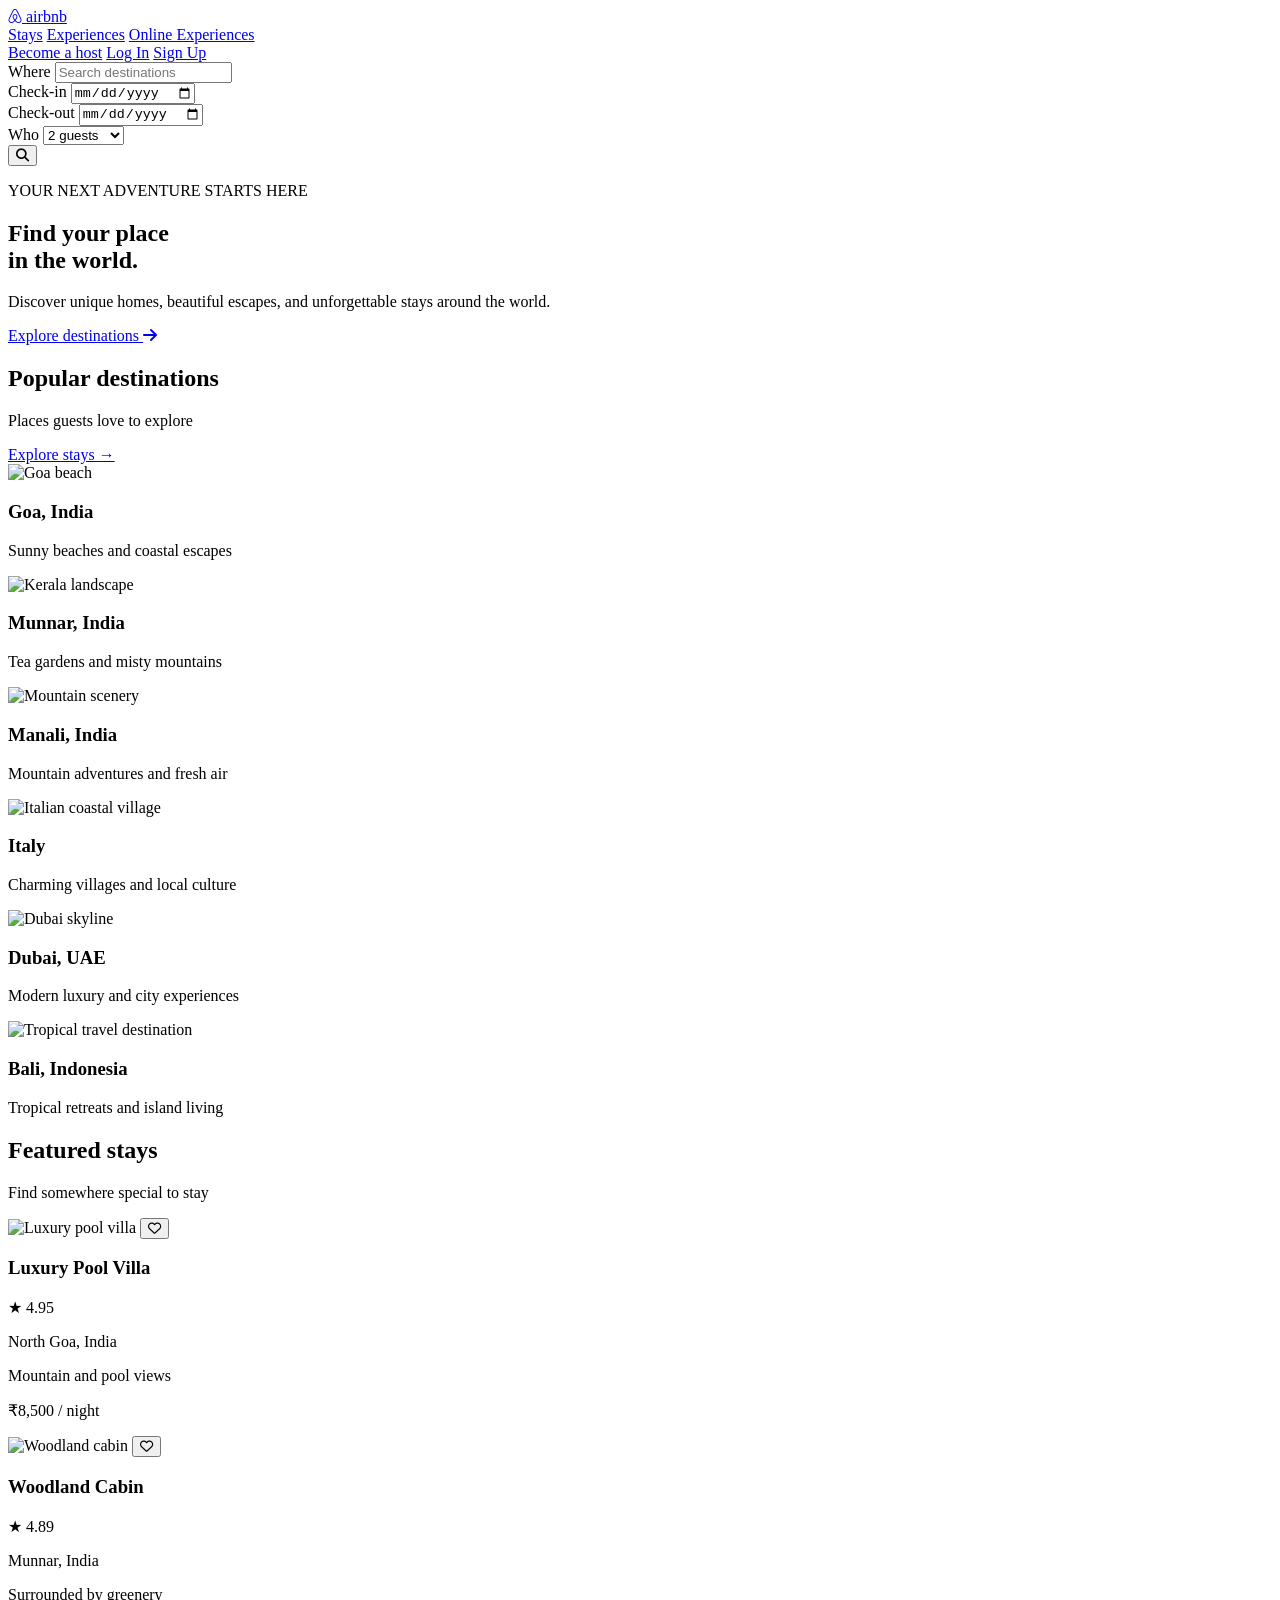
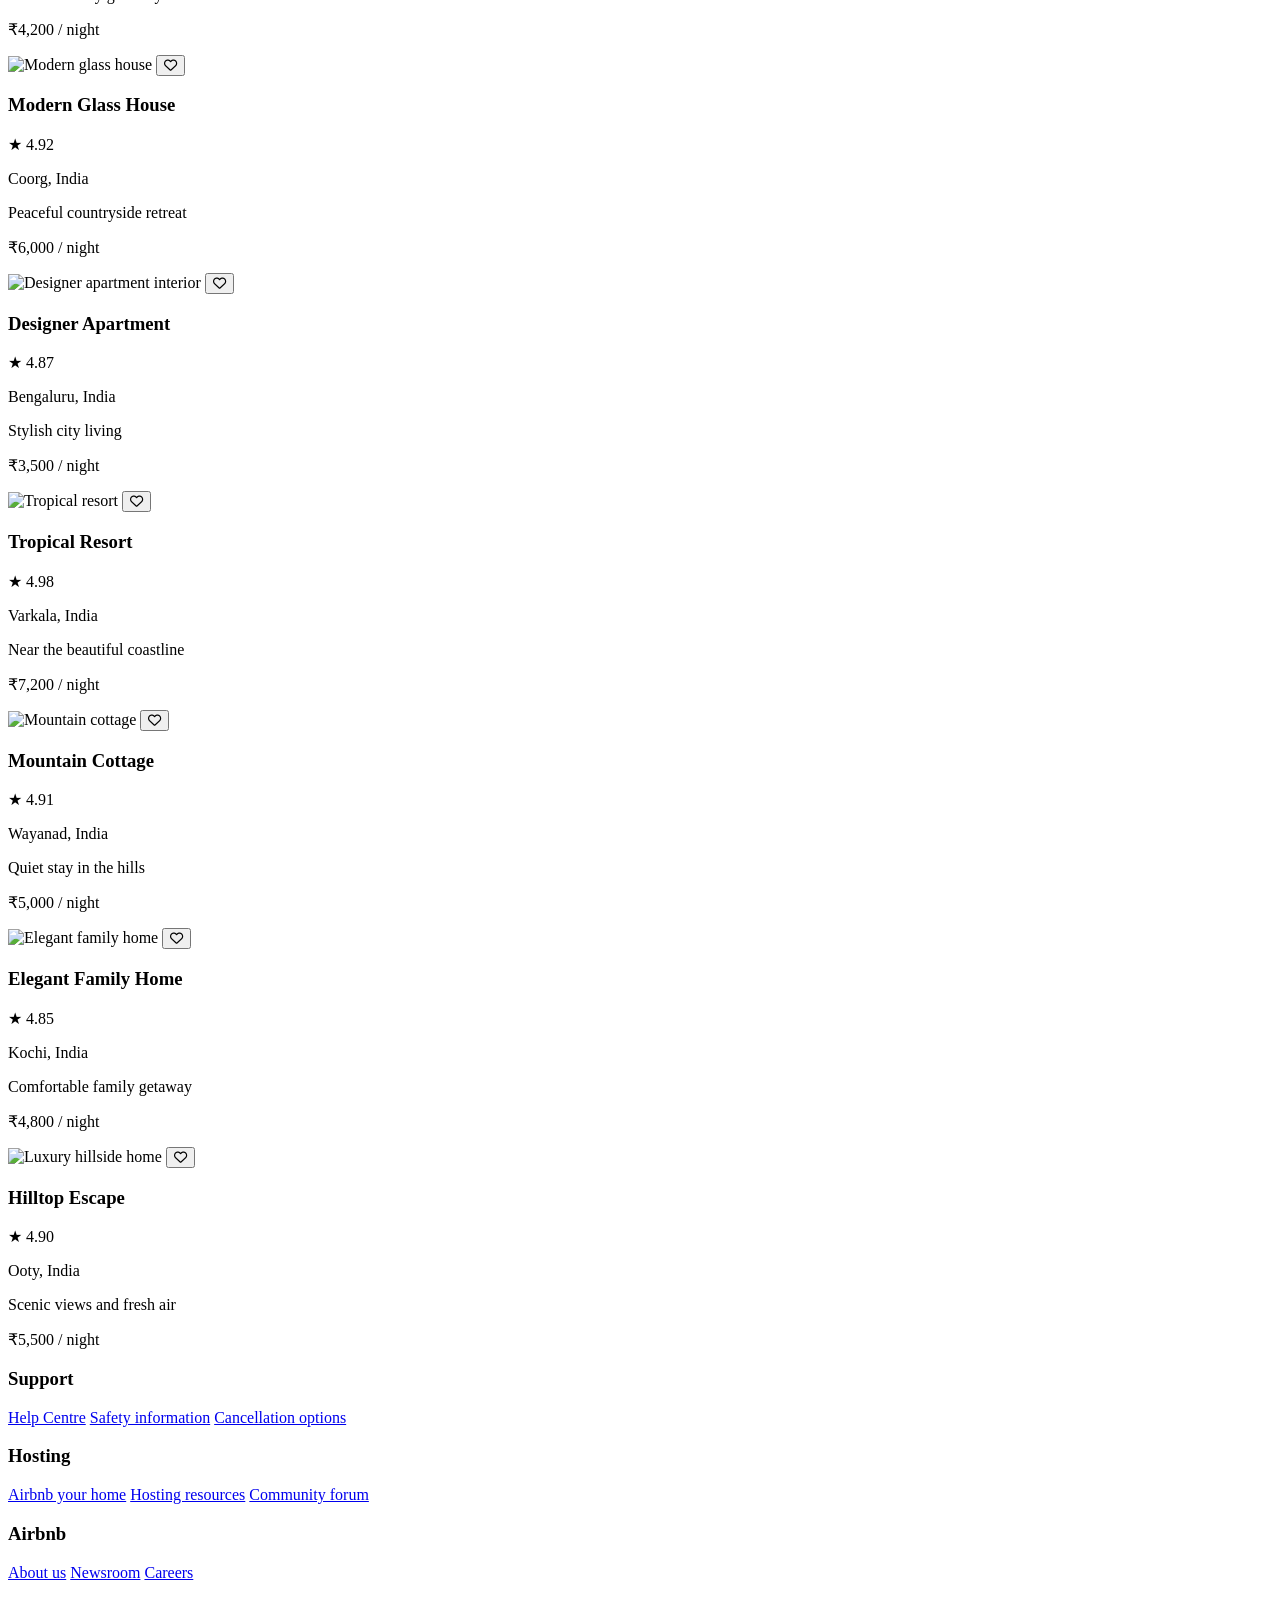
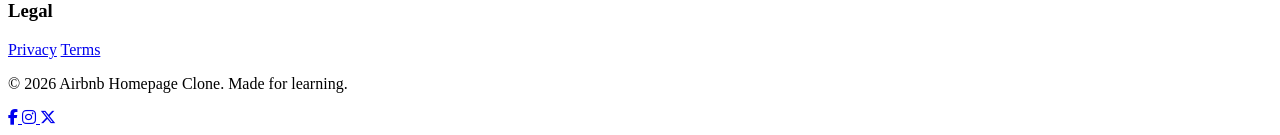
==== Task06/index.html @ 5454d57b "Add Html Structure To Airbnb Page" ====
<!DOCTYPE html>
<html lang="en">
<head>
    <meta charset="UTF-8">
    <meta name="viewport" content="width=device-width, initial-scale=1.0">
    <title>Airbnb | Find Your Stay</title>
    <link rel="stylesheet" href="style.css">
    <link rel="stylesheet"
        href="https://cdnjs.cloudflare.com/ajax/libs/font-awesome/6.5.2/css/all.min.css">
</head>
<body>

    <!-- Navigation -->
    <header class="navbar">
        <a href="#" class="logo">
            <i class="fa-brands fa-airbnb"></i> airbnb
        </a>

        <nav>
            <a href="#properties" class="active">Stays</a>
            <a href="#destinations">Experiences</a>
            <a href="#destinations">Online Experiences</a>
        </nav>

        <div class="nav-buttons">
            <a href="#footer" class="host-link">Become a host</a>
            <a href="#search" class="login">Log In</a>
            <a href="#search" class="signup">Sign Up</a>
        </div>
    </header>

    <!-- Search Section -->
    <section class="search-section" id="search">
        <form class="search-bar" action="#properties">
            <div class="search-item">
                <label for="location">Where</label>
                <input type="text" id="location"
                    placeholder="Search destinations">
            </div>

            <div class="search-item">
                <label for="checkin">Check-in</label>
                <input type="date" id="checkin">
            </div>

            <div class="search-item">
                <label for="checkout">Check-out</label>
                <input type="date" id="checkout">
            </div>

            <div class="search-item">
                <label for="guests">Who</label>
                <select id="guests">
                    <option>1 guest</option>
                    <option selected>2 guests</option>
                    <option>3 guests</option>
                    <option>4 guests</option>
                    <option>5+ guests</option>
                </select>
            </div>

            <button class="search-btn" type="submit"
                aria-label="Search properties">
                <i class="fa-solid fa-magnifying-glass"></i>
            </button>
        </form>
    </section>

    <!-- Hero Section -->
    <section class="hero">
        <div class="hero-content">
            <p class="eyebrow">YOUR NEXT ADVENTURE STARTS HERE</p>
            <h1>Find your place<br>in the world.</h1>
            <p>Discover unique homes, beautiful escapes, and
                unforgettable stays around the world.</p>
            <a href="#destinations" class="hero-btn">
                Explore destinations
                <i class="fa-solid fa-arrow-right"></i>
            </a>
        </div>
    </section>

    <!-- Popular Destinations -->
    <section class="section" id="destinations">
        <div class="section-heading">
            <div>
                <h2>Popular destinations</h2>
                <p>Places guests love to explore</p>
            </div>
            <a href="#properties" class="view-all">Explore stays →</a>
        </div>

        <div class="destination-grid">
            <article class="destination-card">
                <img src="https://images.unsplash.com/photo-1512343879784-a960bf40e7f2?auto=format&fit=crop&w=700&q=80"
                    alt="Goa beach">
                <div class="card-info">
                    <h3>Goa, India</h3>
                    <p>Sunny beaches and coastal escapes</p>
                </div>
            </article>

            <article class="destination-card">
                <img src="https://images.unsplash.com/photo-1602216056096-3b40cc0c9944?auto=format&fit=crop&w=700&q=80"
                    alt="Kerala landscape">
                <div class="card-info">
                    <h3>Munnar, India</h3>
                    <p>Tea gardens and misty mountains</p>
                </div>
            </article>

            <article class="destination-card">
                <img src="https://images.unsplash.com/photo-1500530855697-b586d89ba3ee?auto=format&fit=crop&w=700&q=80"
                    alt="Mountain scenery">
                <div class="card-info">
                    <h3>Manali, India</h3>
                    <p>Mountain adventures and fresh air</p>
                </div>
            </article>

            <article class="destination-card">
                <img src="https://images.unsplash.com/photo-1516483638261-f4dbaf036963?auto=format&fit=crop&w=700&q=80"
                    alt="Italian coastal village">
                <div class="card-info">
                    <h3>Italy</h3>
                    <p>Charming villages and local culture</p>
                </div>
            </article>

            <article class="destination-card">
                <img src="https://images.unsplash.com/photo-1512453979798-5ea266f8880c?auto=format&fit=crop&w=700&q=80"
                    alt="Dubai skyline">
                <div class="card-info">
                    <h3>Dubai, UAE</h3>
                    <p>Modern luxury and city experiences</p>
                </div>
            </article>

            <article class="destination-card">
                <img src="https://images.unsplash.com/photo-1530789253388-582c481c54b0?auto=format&fit=crop&w=700&q=80"
                    alt="Tropical travel destination">
                <div class="card-info">
                    <h3>Bali, Indonesia</h3>
                    <p>Tropical retreats and island living</p>
                </div>
            </article>
        </div>
    </section>

    <!-- Featured Properties -->
    <section class="section" id="properties">
        <div class="section-heading">
            <div>
                <h2>Featured stays</h2>
                <p>Find somewhere special to stay</p>
            </div>
        </div>

        <div class="property-grid">

            <article class="property-card">
                <div class="property-image">
                    <img src="https://images.unsplash.com/photo-1613490493576-7fde63acd811?auto=format&fit=crop&w=800&q=80"
                        alt="Luxury pool villa">
                    <button class="heart" aria-label="Add to favourites">
                        <i class="fa-regular fa-heart"></i>
                    </button>
                </div>
                <div class="property-info">
                    <div class="property-title">
                        <h3>Luxury Pool Villa</h3>
                        <span>★ 4.95</span>
                    </div>
                    <p>North Goa, India</p>
                    <p>Mountain and pool views</p>
                    <p class="price">₹8,500 <span>/ night</span></p>
                </div>
            </article>

            <article class="property-card">
                <div class="property-image">
                    <img src="https://images.unsplash.com/photo-1449158743715-0a90ebb6d2d8?auto=format&fit=crop&w=800&q=80"
                        alt="Woodland cabin">
                    <button class="heart" aria-label="Add to favourites">
                        <i class="fa-regular fa-heart"></i>
                    </button>
                </div>
                <div class="property-info">
                    <div class="property-title">
                        <h3>Woodland Cabin</h3>
                        <span>★ 4.89</span>
                    </div>
                    <p>Munnar, India</p>
                    <p>Surrounded by greenery</p>
                    <p class="price">₹4,200 <span>/ night</span></p>
                </div>
            </article>

            <article class="property-card">
                <div class="property-image">
                    <img src="https://images.unsplash.com/photo-1600607687939-ce8a6c25118c?auto=format&fit=crop&w=800&q=80"
                        alt="Modern glass house">
                    <button class="heart" aria-label="Add to favourites">
                        <i class="fa-regular fa-heart"></i>
                    </button>
                </div>
                <div class="property-info">
                    <div class="property-title">
                        <h3>Modern Glass House</h3>
                        <span>★ 4.92</span>
                    </div>
                    <p>Coorg, India</p>
                    <p>Peaceful countryside retreat</p>
                    <p class="price">₹6,000 <span>/ night</span></p>
                </div>
            </article>

            <article class="property-card">
                <div class="property-image">
                    <img src="https://images.unsplash.com/photo-1600210492486-724fe5c67fb0?auto=format&fit=crop&w=800&q=80"
                        alt="Designer apartment interior">
                    <button class="heart" aria-label="Add to favourites">
                        <i class="fa-regular fa-heart"></i>
                    </button>
                </div>
                <div class="property-info">
                    <div class="property-title">
                        <h3>Designer Apartment</h3>
                        <span>★ 4.87</span>
                    </div>
                    <p>Bengaluru, India</p>
                    <p>Stylish city living</p>
                    <p class="price">₹3,500 <span>/ night</span></p>
                </div>
            </article>

            <article class="property-card">
                <div class="property-image">
                    <img src="https://images.unsplash.com/photo-1571896349842-33c89424de2d?auto=format&fit=crop&w=800&q=80"
                        alt="Tropical resort">
                    <button class="heart" aria-label="Add to favourites">
                        <i class="fa-regular fa-heart"></i>
                    </button>
                </div>
                <div class="property-info">
                    <div class="property-title">
                        <h3>Tropical Resort</h3>
                        <span>★ 4.98</span>
                    </div>
                    <p>Varkala, India</p>
                    <p>Near the beautiful coastline</p>
                    <p class="price">₹7,200 <span>/ night</span></p>
                </div>
            </article>

            <article class="property-card">
                <div class="property-image">
                    <img src="https://images.unsplash.com/photo-1510798831971-661eb04b3739?auto=format&fit=crop&w=800&q=80"
                        alt="Mountain cottage">
                    <button class="heart" aria-label="Add to favourites">
                        <i class="fa-regular fa-heart"></i>
                    </button>
                </div>
                <div class="property-info">
                    <div class="property-title">
                        <h3>Mountain Cottage</h3>
                        <span>★ 4.91</span>
                    </div>
                    <p>Wayanad, India</p>
                    <p>Quiet stay in the hills</p>
                    <p class="price">₹5,000 <span>/ night</span></p>
                </div>
            </article>

            <article class="property-card">
                <div class="property-image">
                    <img src="https://images.unsplash.com/photo-1600566753086-00f18fb6b3ea?auto=format&fit=crop&w=800&q=80"
                        alt="Elegant family home">
                    <button class="heart" aria-label="Add to favourites">
                        <i class="fa-regular fa-heart"></i>
                    </button>
                </div>
                <div class="property-info">
                    <div class="property-title">
                        <h3>Elegant Family Home</h3>
                        <span>★ 4.85</span>
                    </div>
                    <p>Kochi, India</p>
                    <p>Comfortable family getaway</p>
                    <p class="price">₹4,800 <span>/ night</span></p>
                </div>
            </article>

            <article class="property-card">
                <div class="property-image">
                    <img src="https://images.unsplash.com/photo-1600607687920-4e2a09cf159d?auto=format&fit=crop&w=800&q=80"
                        alt="Luxury hillside home">
                    <button class="heart" aria-label="Add to favourites">
                        <i class="fa-regular fa-heart"></i>
                    </button>
                </div>
                <div class="property-info">
                    <div class="property-title">
                        <h3>Hilltop Escape</h3>
                        <span>★ 4.90</span>
                    </div>
                    <p>Ooty, India</p>
                    <p>Scenic views and fresh air</p>
                    <p class="price">₹5,500 <span>/ night</span></p>
                </div>
            </article>

        </div>
    </section>

    <!-- Footer -->
    <footer id="footer">
        <div class="footer-grid">
            <div>
                <h3>Support</h3>
                <a href="#footer">Help Centre</a>
                <a href="#footer">Safety information</a>
                <a href="#footer">Cancellation options</a>
            </div>

            <div>
                <h3>Hosting</h3>
                <a href="#footer">Airbnb your home</a>
                <a href="#footer">Hosting resources</a>
                <a href="#footer">Community forum</a>
            </div>

            <div>
                <h3>Airbnb</h3>
                <a href="#footer">About us</a>
                <a href="#footer">Newsroom</a>
                <a href="#footer">Careers</a>
            </div>

            <div>
                <h3>Legal</h3>
                <a href="#footer">Privacy</a>
                <a href="#footer">Terms</a>
            </div>
        </div>

        <div class="footer-bottom">
            <p>© 2026 Airbnb Homepage Clone. Made for learning.</p>
            <div class="social-icons">
                <a href="https://www.facebook.com/" aria-label="Facebook">
                    <i class="fa-brands fa-facebook-f"></i>
                </a>
                <a href="https://www.instagram.com/" aria-label="Instagram">
                    <i class="fa-brands fa-instagram"></i>
                </a>
                <a href="https://www.x.com/" aria-label="X">
                    <i class="fa-brands fa-x-twitter"></i>
                </a>
            </div>
        </div>
    </footer>

</body>
</html>
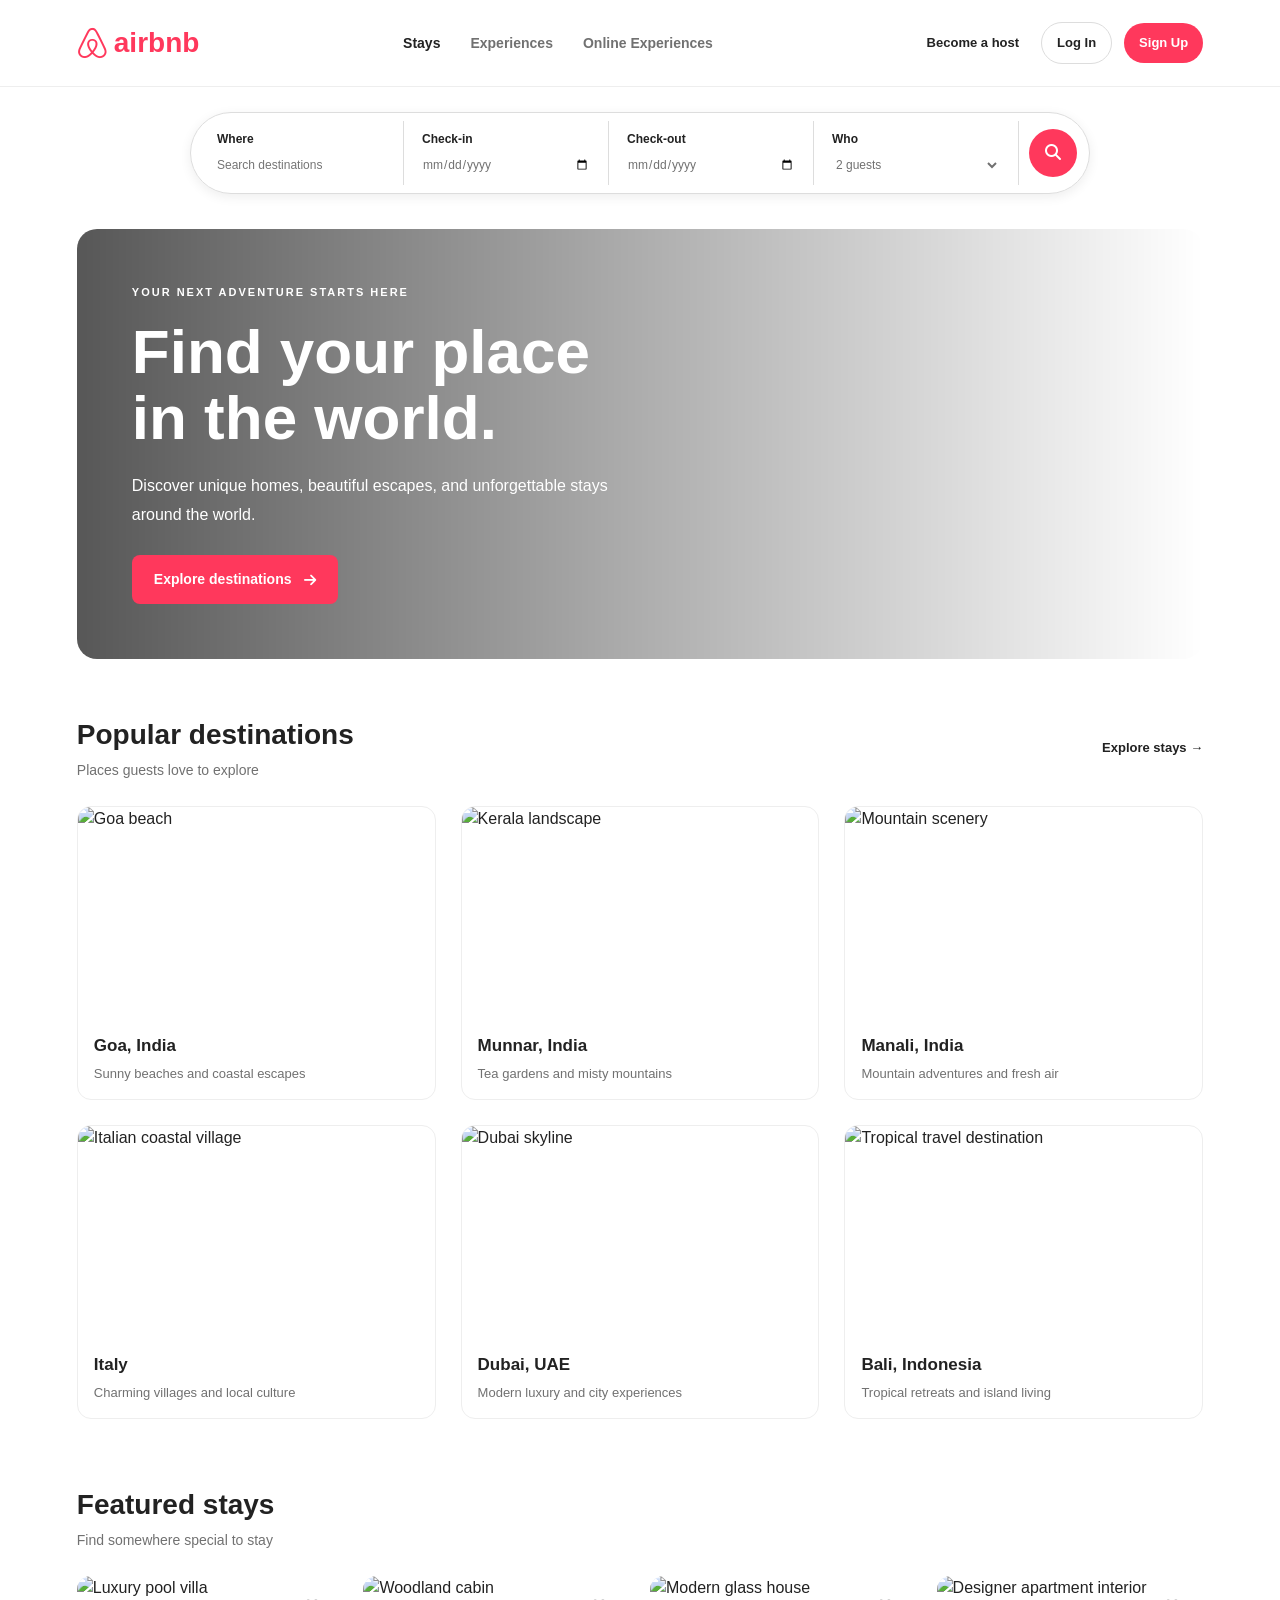
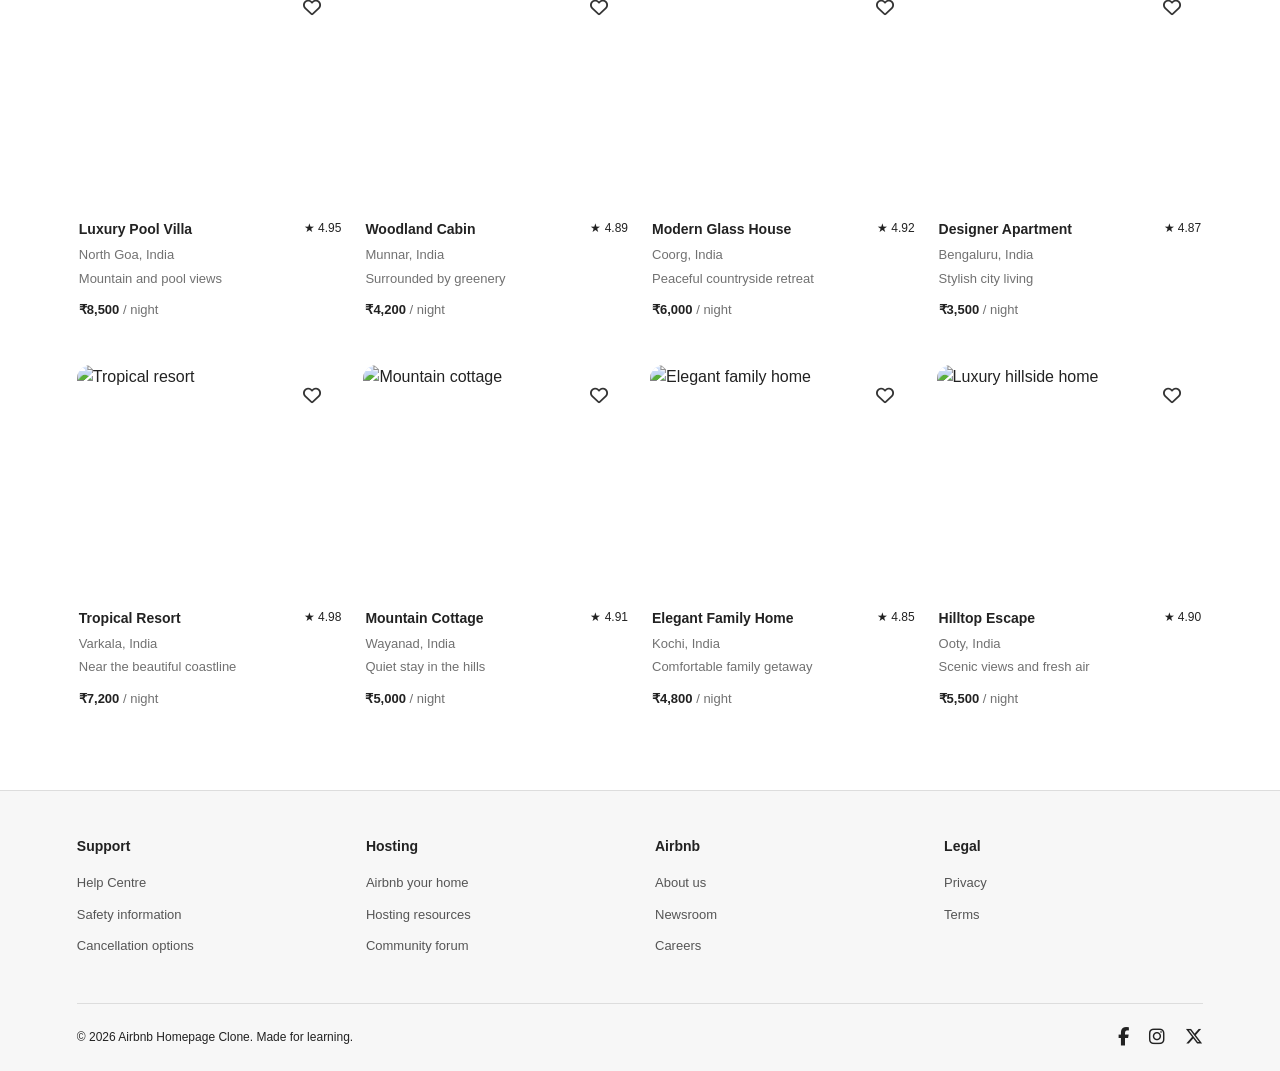
==== commit 5f65affb: "Add Title and Logo to the Page" ====
--- a/Task06/index.html
+++ b/Task06/index.html
@@ -1,11 +1,11 @@
-
 <!DOCTYPE html>
 <html lang="en">
 <head>
     <meta charset="UTF-8">
     <meta name="viewport" content="width=device-width, initial-scale=1.0">
-    <title>Airbnb | Find Your Stay</title>
+    <title>Airbnb | Holiday rentals, cabins, beach houses &amp; more</title>
     <link rel="stylesheet" href="style.css">
+    <link rel="shortcut icon" sizes="76x76" type="image/png" href="https://a0.muscache.com/im/pictures/AirbnbPlatformAssets/AirbnbPlatformAssets-Favicons/original/d1fcc0b3-865f-485a-b28b-43ca0bf7c891.png?im_w=240">
     <link rel="stylesheet"
         href="https://cdnjs.cloudflare.com/ajax/libs/font-awesome/6.5.2/css/all.min.css">
 </head>
--- a/Task06/style.css
+++ b/Task06/style.css
@@ -0,0 +1,630 @@
+
+/* General Styles */
+* {
+    margin: 0;
+    padding: 0;
+    box-sizing: border-box;
+}
+
+html {
+    scroll-behavior: smooth;
+    scroll-padding-top: 100px;
+}
+
+body {
+    font-family: Arial, Helvetica, sans-serif;
+    color: #222222;
+    background: #ffffff;
+    line-height: 1.5;
+}
+
+a {
+    text-decoration: none;
+    color: inherit;
+}
+
+button,
+input,
+select {
+    font: inherit;
+}
+
+/* Navigation */
+.navbar {
+    display: flex;
+    align-items: center;
+    justify-content: space-between;
+    gap: 25px;
+    padding: 22px 6%;
+    border-bottom: 1px solid #eeeeee;
+}
+
+.logo {
+    color: #ff385c;
+    font-size: 28px;
+    font-weight: bold;
+    display: flex;
+    align-items: center;
+    gap: 6px;
+}
+
+.logo i {
+    font-size: 35px;
+}
+
+nav {
+    display: flex;
+    align-items: center;
+    gap: 30px;
+}
+
+nav a {
+    color: #717171;
+    font-size: 14px;
+    font-weight: 600;
+    transition: color 0.3s;
+}
+
+nav a:hover,
+nav a.active {
+    color: #222222;
+}
+
+.nav-buttons {
+    display: flex;
+    align-items: center;
+    gap: 12px;
+    font-size: 13px;
+    font-weight: 600;
+}
+
+.host-link {
+    padding: 10px;
+}
+
+.host-link:hover {
+    background: #f7f7f7;
+    border-radius: 25px;
+}
+
+.login,
+.signup {
+    padding: 10px 15px;
+    border-radius: 22px;
+}
+
+.login {
+    border: 1px solid #dddddd;
+}
+
+.signup {
+    background: #ff385c;
+    color: white;
+}
+
+.signup:hover,
+.hero-btn:hover {
+    background: #e31c5f;
+}
+
+/* Search Section */
+.search-section {
+    padding: 25px 6%;
+}
+
+.search-bar {
+    max-width: 900px;
+    margin: auto;
+    padding: 8px;
+    display: flex;
+    align-items: center;
+    gap: 0;
+    border: 1px solid #dddddd;
+    border-radius: 50px;
+    box-shadow: 0 3px 12px #00000012;
+}
+
+.search-item {
+    flex: 1;
+    min-width: 0;
+    padding: 9px 18px;
+    border-right: 1px solid #dddddd;
+}
+
+.search-item label {
+    display: block;
+    font-size: 12px;
+    font-weight: bold;
+    margin-bottom: 4px;
+}
+
+.search-item input,
+.search-item select {
+    width: 100%;
+    border: none;
+    outline: none;
+    background: transparent;
+    color: #717171;
+    font-size: 12px;
+    min-width: 0;
+}
+
+.search-btn {
+    width: 48px;
+    height: 48px;
+    flex-shrink: 0;
+    margin: 0 4px 0 10px;
+    border: none;
+    border-radius: 50%;
+    color: white;
+    background: #ff385c;
+    cursor: pointer;
+    transition: background 0.3s;
+}
+
+.search-btn:hover {
+    background: #e31c5f;
+}
+
+/* Hero Section */
+.hero {
+    min-height: 430px;
+    margin: 10px 6% 55px;
+    border-radius: 20px;
+    display: flex;
+    align-items: center;
+    padding: 55px;
+    color: white;
+    background:
+        linear-gradient(90deg, #000000a8 0%, #00000055 48%, transparent 100%),
+        url("https://images.unsplash.com/photo-1613977257363-707ba9348227?auto=format&fit=crop&w=1800&q=85")
+        center 55% / cover no-repeat;
+}
+
+.hero-content {
+    max-width: 480px;
+}
+
+.eyebrow {
+    font-size: 11px;
+    letter-spacing: 2px;
+    font-weight: bold;
+    margin-bottom: 18px;
+}
+
+.hero h1 {
+    font-size: clamp(38px, 5vw, 62px);
+    line-height: 1.08;
+    margin-bottom: 20px;
+}
+
+.hero-content > p:not(.eyebrow) {
+    font-size: 16px;
+    line-height: 1.8;
+    margin-bottom: 25px;
+}
+
+.hero-btn {
+    display: inline-flex;
+    align-items: center;
+    gap: 12px;
+    padding: 14px 22px;
+    background: #ff385c;
+    color: white;
+    border-radius: 8px;
+    font-size: 14px;
+    font-weight: bold;
+    transition: background 0.3s;
+}
+
+/* Common Sections */
+.section {
+    padding: 0 6%;
+    margin-bottom: 65px;
+}
+
+.section-heading {
+    display: flex;
+    justify-content: space-between;
+    align-items: center;
+    gap: 15px;
+    margin-bottom: 25px;
+}
+
+.section-heading h2 {
+    font-size: 28px;
+    margin-bottom: 4px;
+}
+
+.section-heading p {
+    font-size: 14px;
+    color: #717171;
+}
+
+.view-all {
+    font-size: 13px;
+    font-weight: bold;
+}
+
+.view-all:hover {
+    text-decoration: underline;
+}
+
+/* Destinations */
+.destination-grid {
+    display: grid;
+    grid-template-columns: repeat(3, minmax(0, 1fr));
+    gap: 25px;
+}
+
+.destination-card {
+    overflow: hidden;
+    border-radius: 14px;
+    border: 1px solid #eeeeee;
+    transition: transform 0.3s, box-shadow 0.3s;
+}
+
+.destination-card:hover,
+.property-card:hover {
+    transform: translateY(-4px);
+    box-shadow: 0 8px 24px #00000012;
+}
+
+.destination-card img {
+    display: block;
+    width: 100%;
+    height: 210px;
+    object-fit: cover;
+}
+
+.card-info {
+    padding: 16px;
+}
+
+.card-info h3 {
+    font-size: 17px;
+    margin-bottom: 5px;
+}
+
+.card-info p {
+    font-size: 13px;
+    color: #717171;
+}
+
+/* Featured Properties */
+.property-grid {
+    display: grid;
+    grid-template-columns: repeat(4, minmax(0, 1fr));
+    gap: 28px 20px;
+}
+
+.property-card {
+    min-width: 0;
+    transition: transform 0.3s, box-shadow 0.3s;
+    border-radius: 14px;
+}
+
+.property-image {
+    position: relative;
+    overflow: hidden;
+    border-radius: 14px;
+}
+
+.property-image img {
+    display: block;
+    width: 100%;
+    height: 230px;
+    object-fit: cover;
+    transition: transform 0.4s;
+}
+
+.property-card:hover .property-image img {
+    transform: scale(1.04);
+}
+
+.heart {
+    position: absolute;
+    top: 14px;
+    right: 14px;
+    width: 35px;
+    height: 35px;
+    display: grid;
+    place-items: center;
+    background: #ffffffd9;
+    border: none;
+    border-radius: 50%;
+    color: #333333;
+    font-size: 18px;
+    cursor: pointer;
+}
+
+.heart:hover {
+    color: #ff385c;
+}
+
+.property-info {
+    padding: 13px 2px;
+}
+
+.property-title {
+    display: flex;
+    align-items: flex-start;
+    justify-content: space-between;
+    gap: 8px;
+    margin-bottom: 5px;
+}
+
+.property-title h3 {
+    font-size: 14px;
+}
+
+.property-title span {
+    flex-shrink: 0;
+    font-size: 12px;
+}
+
+.property-info > p {
+    color: #717171;
+    font-size: 13px;
+    margin-bottom: 4px;
+}
+
+.property-info .price {
+    color: #222222;
+    font-weight: bold;
+    margin-top: 12px;
+}
+
+.price span {
+    font-weight: normal;
+    color: #717171;
+}
+
+/* Footer */
+footer {
+    padding: 45px 6% 20px;
+    background: #f7f7f7;
+    border-top: 1px solid #dddddd;
+}
+
+.footer-grid {
+    display: grid;
+    grid-template-columns: repeat(4, minmax(0, 1fr));
+    gap: 30px;
+    padding-bottom: 35px;
+}
+
+.footer-grid h3 {
+    font-size: 14px;
+    margin-bottom: 16px;
+}
+
+.footer-grid a {
+    display: block;
+    font-size: 13px;
+    color: #555555;
+    margin-bottom: 12px;
+}
+
+.footer-grid a:hover {
+    text-decoration: underline;
+    color: #222222;
+}
+
+.footer-bottom {
+    border-top: 1px solid #dddddd;
+    padding-top: 20px;
+    display: flex;
+    align-items: center;
+    justify-content: space-between;
+    gap: 20px;
+    font-size: 12px;
+}
+
+.social-icons {
+    display: flex;
+    gap: 20px;
+    font-size: 18px;
+}
+
+.social-icons a:hover {
+    color: #ff385c;
+}
+
+/* Responsive Design */
+@media (max-width: 1000px) {
+    .navbar {
+        padding: 20px 4%;
+        flex-wrap: wrap;
+    }
+
+    nav {
+        gap: 18px;
+    }
+
+    .host-link {
+        display: none;
+    }
+
+    .section,
+    .search-section {
+        padding-left: 4%;
+        padding-right: 4%;
+    }
+
+    .hero {
+        margin-left: 4%;
+        margin-right: 4%;
+    }
+
+    .destination-grid {
+        grid-template-columns: repeat(2, minmax(0, 1fr));
+    }
+
+    .property-grid {
+        grid-template-columns: repeat(2, minmax(0, 1fr));
+    }
+}
+
+@media (max-width: 650px) {
+    .navbar {
+        justify-content: space-between;
+        gap: 15px;
+        padding: 16px 5%;
+    }
+
+    .logo {
+        font-size: 23px;
+    }
+
+    .logo i {
+        font-size: 29px;
+    }
+
+    nav {
+        order: 3;
+        width: 100%;
+        justify-content: center;
+        gap: 20px;
+    }
+
+    nav a {
+        font-size: 12px;
+    }
+
+    .nav-buttons {
+        gap: 7px;
+        font-size: 12px;
+    }
+
+    .login,
+    .signup {
+        padding: 8px 10px;
+    }
+
+    .search-section {
+        padding: 20px 5%;
+    }
+
+    .search-bar {
+        border-radius: 18px;
+        display: grid;
+        grid-template-columns: 1fr 1fr;
+        padding: 12px;
+    }
+
+    .search-item {
+        padding: 10px;
+        border-right: none;
+        border-bottom: 1px solid #eeeeee;
+    }
+
+    .guests-item {
+        border-bottom: none;
+    }
+
+    .search-btn {
+        width: 100%;
+        height: 42px;
+        border-radius: 12px;
+        grid-column: 1 / -1;
+        margin: 8px 0 0;
+    }
+
+    .hero {
+        min-height: 390px;
+        margin: 5px 5% 40px;
+        padding: 30px 22px;
+        background-position: center;
+    }
+
+    .hero h1 {
+        font-size: 42px;
+    }
+
+    .hero-content > p:not(.eyebrow) {
+        font-size: 14px;
+    }
+
+    .section {
+        padding: 0 5%;
+        margin-bottom: 45px;
+    }
+
+    .section-heading h2 {
+        font-size: 23px;
+    }
+
+    .destination-grid {
+        gap: 15px;
+    }
+
+    .destination-card img {
+        height: 145px;
+    }
+
+    .card-info {
+        padding: 11px;
+    }
+
+    .card-info h3 {
+        font-size: 14px;
+    }
+
+    .card-info p {
+        font-size: 12px;
+    }
+
+    .property-grid {
+        gap: 20px 12px;
+    }
+
+    .property-image img {
+        height: 160px;
+    }
+
+    .property-title {
+        flex-wrap: wrap;
+    }
+
+    .property-title h3 {
+        font-size: 13px;
+    }
+
+    .property-info > p {
+        font-size: 12px;
+    }
+
+    .footer-grid {
+        grid-template-columns: repeat(2, minmax(0, 1fr));
+        gap: 25px;
+    }
+
+    .footer-bottom {
+        align-items: flex-start;
+        flex-direction: column;
+    }
+}
+
+@media (max-width: 380px) {
+    nav {
+        gap: 12px;
+    }
+
+    nav a {
+        font-size: 11px;
+    }
+
+    .destination-grid,
+    .property-grid {
+        grid-template-columns: 1fr;
+    }
+
+    .destination-card img {
+        height: 200px;
+    }
+
+    .property-image img {
+        height: 220px;
+    }
+}
